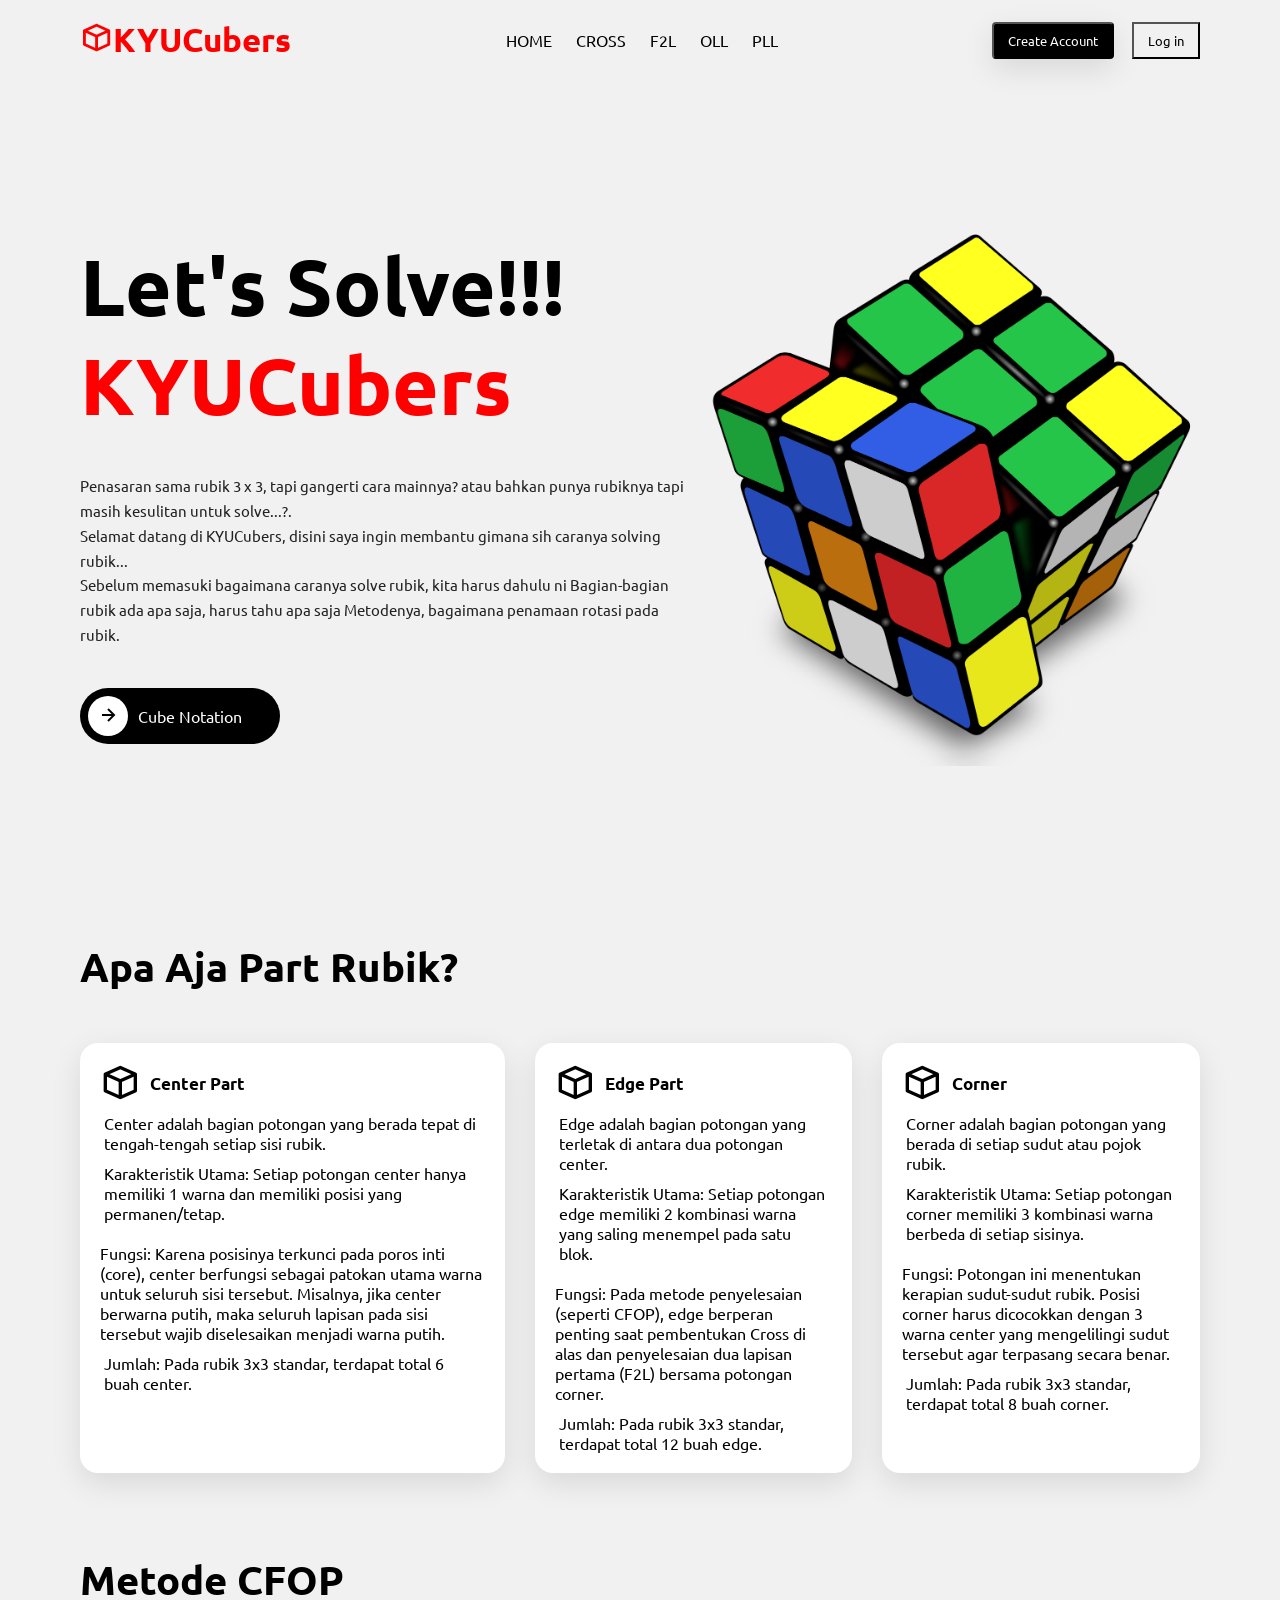
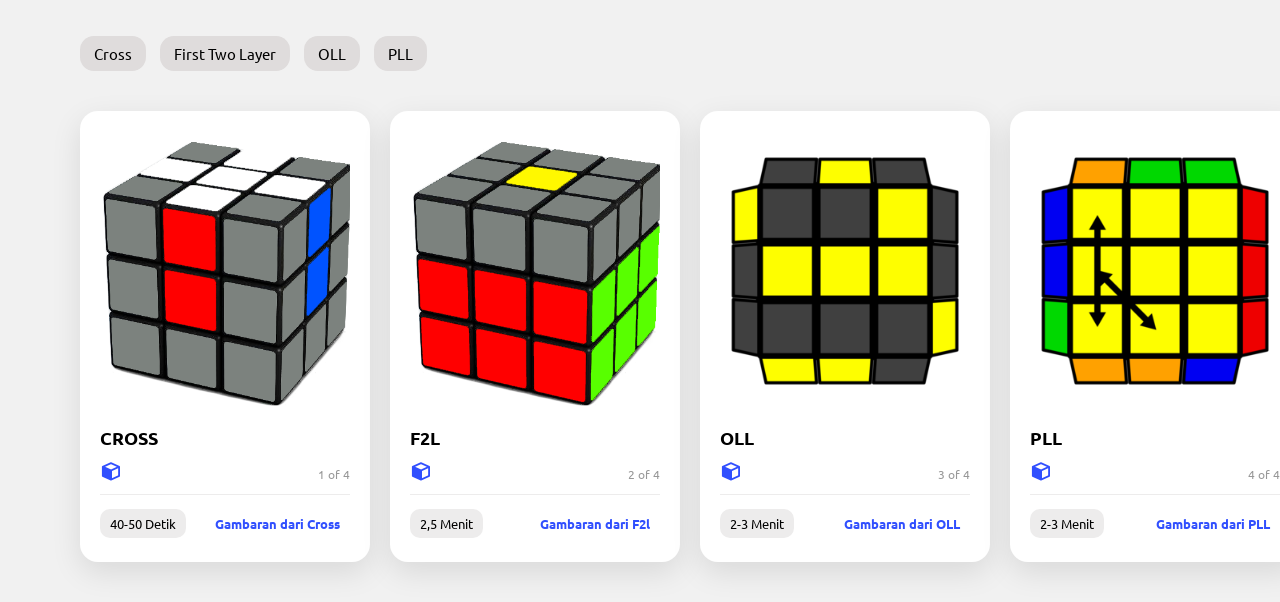
==== JirooFrontEnd/index.html @ 99f58b42 "Initial commit" ====
<!DOCTYPE html>
<html lang="en">
<head>
    <meta charset="UTF-8">
    <meta http-equiv="X-UA-Compatible" content="ie=edge">
    <meta name="viewport" content="width=device-width, initial-scale=1.0">
    <link href='https://unpkg.com/boxicons@2.1.4/css/boxicons.min.css' rel='stylesheet'>
    <link rel="stylesheet" href="style.css">
    <link rel="shortcut icon" href="ASSETS/rubik_cube_PNG18.png" type="image/png">
    <title>9Cubers</title>
</head>
<body>
    
    <nav>
        <a href="#" class="logo"><i class='bx bx-cube'></i>KYUCubers</a>
        <div class="links">
            <a href="index.html">HOME</a>
            <a href="cross.html">CROSS</a>
            <a href="f2l.html">F2L</a>
            <a href="oll.html">OLL</a>
            <a href="pll.html">PLL</a>
        </div>
        <div class="login">
            <button class="signup">Create Account</button>
            <button class="login"> Log in</button>
        </div>
    </nav>

    <header>
        <div class="left">
            <h1>Let's Solve!!! <span>KYUCubers</span></h1>
            <p>Penasaran sama rubik 3 x 3, tapi gangerti cara mainnya? atau bahkan punya rubiknya tapi masih kesulitan untuk solve...?.
                <br>Selamat datang di KYUCubers, disini saya ingin membantu gimana sih caranya solving rubik...
                <br>Sebelum memasuki bagaimana caranya solve rubik, kita harus dahulu ni Bagian-bagian rubik ada apa saja, harus tahu apa saja Metodenya, bagaimana penamaan rotasi pada rubik.
            </p>
            <a href="notation.html">
                <i class='bx bx-right-arrow-alt'></i>
                <span>Cube Notation</span>
            </a>
        </div>
        <img src="ASSETS/rubik_cube_PNG18.png">

    </header>

    <h2 class="separator">
        Apa Aja Part Rubik?
    </h2>

    <div class="part-cube">
        <div class="item">
            <div class="header">
                <i class='bx bx-cube'></i>
                <h5>Center Part</h5>
            </div>
                <p>Center adalah bagian potongan yang berada tepat di tengah-tengah setiap sisi rubik.</p>
                <p>Karakteristik Utama: Setiap potongan center hanya memiliki 1 warna dan memiliki posisi yang permanen/tetap.</p>
                <br>Fungsi: Karena posisinya terkunci pada poros inti (core), center berfungsi sebagai patokan utama warna untuk seluruh sisi tersebut. Misalnya, jika center berwarna putih, maka seluruh lapisan pada sisi tersebut wajib diselesaikan menjadi warna putih.
                <p>Jumlah: Pada rubik 3x3 standar, terdapat total 6 buah center. </p>
        </div>
        <div class="item">
            <div class="header">
                <i class='bx bx-cube'></i>
                <h5>Edge Part</h5>
            </div>
                <p>Edge adalah bagian potongan yang terletak di antara dua potongan center.</p>
                <p>Karakteristik Utama: Setiap potongan edge memiliki 2 kombinasi warna yang saling menempel pada satu blok.</p>
                <br>Fungsi: Pada metode penyelesaian (seperti CFOP), edge berperan penting saat pembentukan Cross di alas dan penyelesaian dua lapisan pertama (F2L) bersama potongan corner.
                <p>Jumlah: Pada rubik 3x3 standar, terdapat total 12 buah edge. </p>
        </div>
        <div class="item">
            <div class="header">
                <i class='bx bx-cube'> </i>
                <h5>Corner</h5>
            </div>
                <p>Corner adalah bagian potongan yang berada di setiap sudut atau pojok rubik.</p>
                <p>Karakteristik Utama: Setiap potongan corner memiliki 3 kombinasi warna berbeda di setiap sisinya.</p>
                <br>Fungsi: Potongan ini menentukan kerapian sudut-sudut rubik. Posisi corner harus dicocokkan dengan 3 warna center yang mengelilingi sudut tersebut agar terpasang secara benar.
                <p>Jumlah: Pada rubik 3x3 standar, terdapat total 8 buah corner.</p>
        </div>
    </div>

    <h2 class="separator">
        Metode CFOP
    </h2>

    <div class="bagian-gambar">
        <div class="kategori">
            <a href="cross.html">Cross</a>
            <a href="f2l.html">First Two Layer</a>
            <a href="oll.html">OLL</a>
            <a href="pll.html">PLL</a>
        </div>
    
    <div class="metode">
        <div class="item">
            <img src="ASSETS/rubiks+cube+cross+done.webp">
            <div class="info">
                <div>
                    <h5>CROSS</h5>
                    <div class="btc">
                        <i class='bx bxs-cube'></i>
                    </div>
                </div>
                <p>1 of 4</p>
            </div>

                <div class="bid">
                    <p>40-50 Detik</p>
                    <a href="#">Gambaran dari Cross</a>
                </div>
            </div>

            <div class="item">
                <img src="ASSETS/rubiks+cube+two+layers+done.webp">
                <div class="info">
                    <div>
                        <h5>F2L</h5>
                        <div class="btc">
                            <i class='bx bxs-cube'></i>
                        </div>
                    </div>
                    <p>2 of 4</p>
                </div>
                <div class="bid">
                    <p>2,5 Menit</p>
                    <a href="#">Gambaran dari F2l</a>
                </div>
            </div>

            <div class="item">
                <img src="ASSETS/image_OLL_16.png">
                <div class="info">
                    <div>
                        <h5>OLL</h5>
                        <div class="btc">
                            <i class='bx bxs-cube'></i>
                        </div>
                    </div>
                    <p>3 of 4</p>
                </div>
                <div class="bid">
                    <p>2-3 Menit</p>
                    <a href="#">Gambaran dari OLL</a>
                </div>
            </div>

            <div class="item">
                <img src="ASSETS/R.png">
                <div class="info">
                    <div>
                        <h5>PLL</h5>
                        <div class="btc">
                            <i class='bx bxs-cube'></i>
                        </div>
                    </div>
                    <p>4 of 4</p>
                </div>
                <div class="bid">
                    <p>2-3 Menit</p>
                    <a href="#">Gambaran dari PLL</a>
                </div>
            </div>
        </div>
    </div>


</body>
</html>
---- JirooFrontEnd/style.css ----
@import url('https://fonts.googleapis.com/css2?family=Ubuntu:ital,wght@0,300;0,400;0,500;0,700;1,400&display=swap');

*{
    margin: 0;
    padding: 0;
    box-sizing: border-box;
    font-family: 'Ubuntu', sans-serif;
}

a{
    text-decoration: none;
    color: #000;
}

img{
    object-fit: cover;
}

body{
    background-color: #f1f1f1;
}

nav{
    padding: 0 80px;
    position: relative; /* Wajib ada agar z-index berfungsi */
    z-index: 100; /* Menempatkan nav di atas elemen lain */
    display: flex;
    align-items: center;
    justify-content: space-between;
    height: 80px;
}

nav a.logo{
    font-size: 33px;
    color: red;
    font-weight: 600;
}

nav .links a:not(:last-child){
    margin-right: 20px;
}

nav .login button{
    padding: 8px 14px;
    cursor: pointer;
    background-color: transparent;
}

nav .login button.signup{
    background-color: #000;
    color: #fff;
    border-radius: 4px;
    margin-right: 14px;
    box-shadow: 0 10px 30px rgba(0, 0, 0, 0.1);
    transition: all 0.3s ease;
}

header{
    padding: 0 80px;
    height: calc(100vh - 80px);
    display: flex;
    align-items: center;
    justify-content: space-between;
}

header .left{
    width: 700px;
}

header .left h1{
    font-size: 80px;
}

header .left h1 span{
    color: red;
}

header .left p{
    margin: 40px 0;
    line-height: 1.65;
    font-size: 15px;
    color: #202122;
}

header .left a{
    display: flex;
    align-items: center;
    background: #000;
    width: 200px;
    padding: 8px;
    border-radius: 60px;
}

header .left a i{
    background-color: #fff;
    font-size: 24px;
    border-radius: 50%;
    padding: 8px;
}

header .left a span{
    color: #fff;
    margin-left: 10px;
}

header img{
    width: 500px;
}

h2.separator{
    padding: 0 80px;
    font-size: 40px;
    margin-top: 40px;
}

.part-cube{
    padding: 0 80px;
    margin: 50px 0 80px;
    display: flex;
    justify-content: space-between;
    gap: 30px;
}

.part-cube .item,
.bagian-gambar .metode .item{
    padding: 20px;
    background: #fff;
    border-radius: 18px;
    box-shadow: 0 10px 30px rgba(0, 0, 0, 0.1);
    transition: all 0.3s ease;
}

.part-cube .item:hover,
.bagian-gambar .metode .item:hover,
.sellers .item:hover{
    box-shadow: none;
}

.part-cube .item .header{
    display: flex;
    align-items: center;
    gap: 10px;
}

.part-cube .item .header i{
    font-size: 40px;
}

.part-cube .item .header h5{
    font-size: 17px;
}

.part-cube .item p{
    margin-top: 10px;
    padding: 0 4px;
}

.bagian-gambar{
    padding: 0 80px;
    margin-top: 30px;
}

.bagian-gambar .kategori{
    display: flex;
    gap: 14px;
}

.bagian-gambar .kategori a{
    background-color: #dfdcdc;
    padding: 8px 14px;
    font-size: 15px;
    border-radius: 14px;
    transition: all 0.3s ease;
}

.bagian-gambar .kategori a:hover{
    color: #fff;
    background-color: #0f2182;
}

.bagian-gambar .metode{
    padding: 40px 0;
    display: flex;
    justify-content: space-between;
    gap: 20px;
}

image .item{
    width:1px ;
}

.bagian-gambar .metode .item img{
    width: 250px;
    height: 280px;
    border-radius: 18px;
}

.bagian-gambar .metode .item .info{
    display: flex;
    align-items: flex-end;
    justify-content: space-between;
    padding: 12px 0;
    border-bottom: 1px solid #edecec;
}

.bagian-gambar .metode .item .info h5{
    font-size: 18px;
}

.bagian-gambar .metode .item .info .btc{
    margin-top: 10px;
    display: flex;
    align-items: center;
    gap: 5px;
}

.bagian-gambar .metode .item .btc i{
    font-size: 22px;
    color: #304ffe;
}

.bagian-gambar .metode .item .btc p{
    font-size: 12px;
    color: #304ffe;
}

.bagian-gambar .metode .item .info > p{
    font-size: 12px;
    color: #989898;
}

.bagian-gambar .metode .item .bid{
    padding: 14px 0 4px;
    display: flex;
    align-items: center;
    justify-content: space-between;
}

.bagian-gambar .metode .item .bid p,
.bagian-gambar .metode .item .bid a{
    background-color: #edecec;
    padding: 6px 10px;
    font-size: 13px;
    border-radius: 10px;
}

.bagian-gambar .metode .item .bid a{
    color: #304ffe;
    background: transparent;
    font-weight: bold;
    transition: all 0.3s ease;
}

.bagian-gambar .metode .item .bid a:hover{
    color: #fff;
    background-color: #000;
}
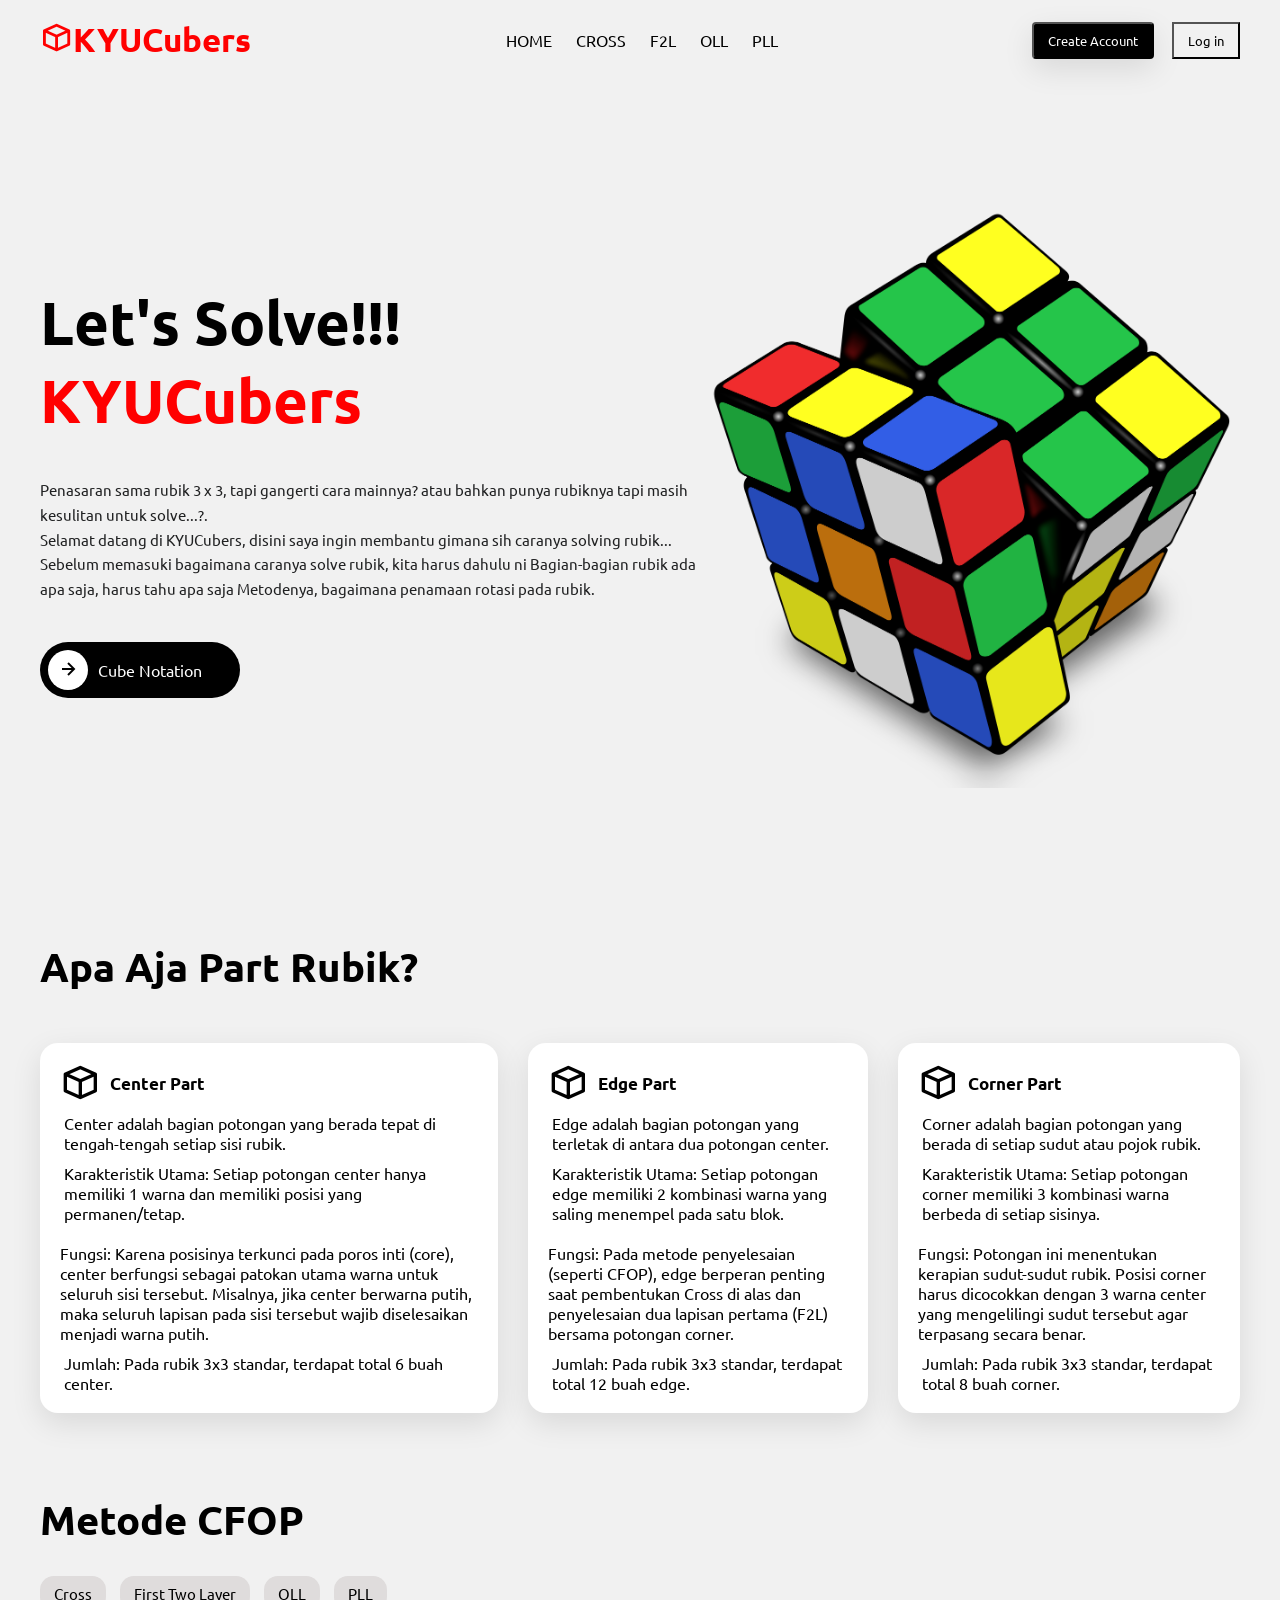
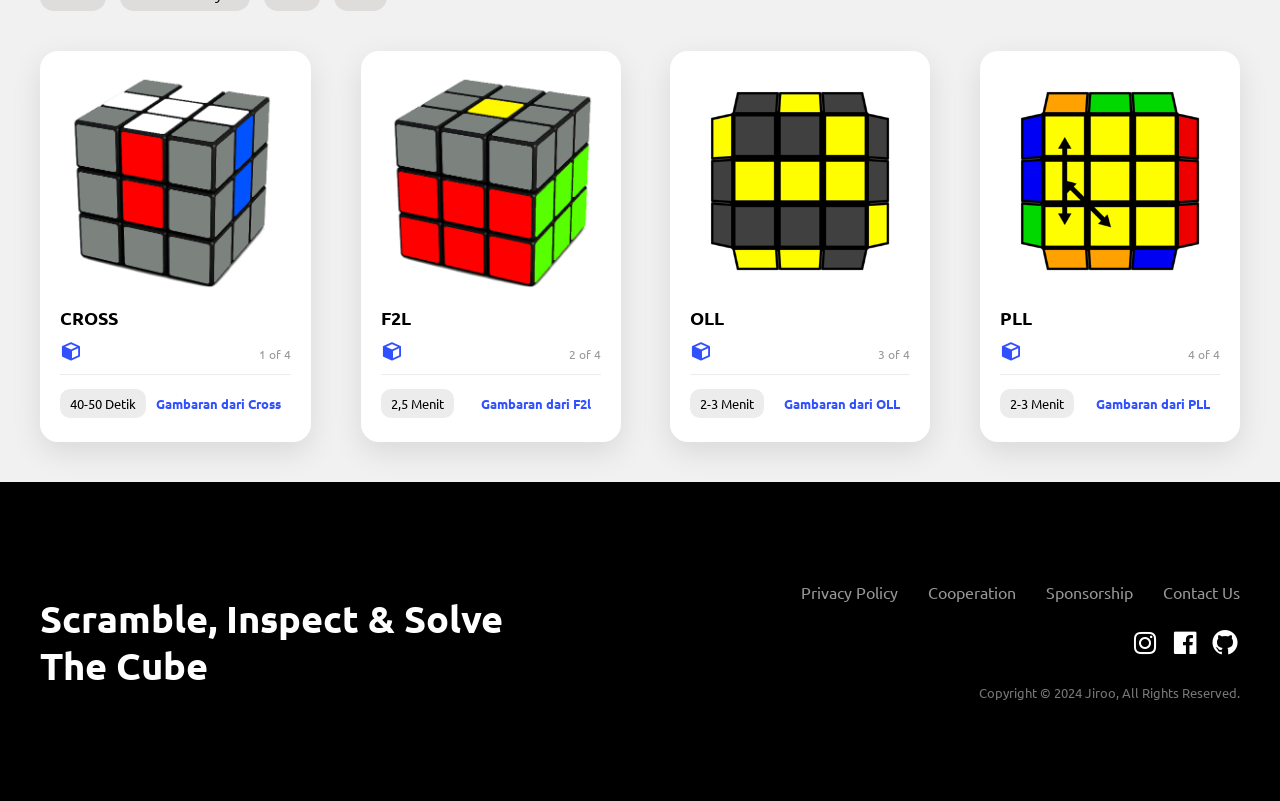
==== commit d0fdefdf: "Add redirect to JirooFrontEnd" ====
--- a/JirooFrontEnd/index.html
+++ b/JirooFrontEnd/index.html
@@ -12,7 +12,7 @@
 <body>
     
     <nav>
-        <a href="#" class="logo"><i class='bx bx-cube'></i>KYUCubers</a>
+        <a href="index.html" class="logo"><i class='bx bx-cube'></i>KYUCubers</a>
         <div class="links">
             <a href="index.html">HOME</a>
             <a href="cross.html">CROSS</a>
@@ -70,7 +70,7 @@
         <div class="item">
             <div class="header">
                 <i class='bx bx-cube'> </i>
-                <h5>Corner</h5>
+                <h5>Corner Part</h5>
             </div>
                 <p>Corner adalah bagian potongan yang berada di setiap sudut atau pojok rubik.</p>
                 <p>Karakteristik Utama: Setiap potongan corner memiliki 3 kombinasi warna berbeda di setiap sisinya.</p>
@@ -163,6 +163,24 @@
         </div>
     </div>
 
+    <footer>
+        <h3>Scramble, Inspect & Solve The Cube</h3>
+        <div class="right">
+            <div class="links">
+                <a href="#">Privacy Policy</a>
+                <a href="#">Cooperation</a>
+                <a href="#">Sponsorship</a>
+                <a href="#">Contact Us</a>
+            </div>
+            <div class="social">
+                <i class='bx bxl-instagram'></i>
+                <i class='bx bxl-facebook-square'></i>
+                <i class='bx bxl-github'></i>
+            </div>
+            <p>Copyright © 2024 Jiroo, All Rights Reserved.</p>
+        </div>
+    </footer>
+
 
 </body>
 </html>
--- a/JirooFrontEnd/style.css
+++ b/JirooFrontEnd/style.css
@@ -28,6 +28,29 @@
     align-items: center;
     justify-content: space-between;
     height: 80px;
+}
+
+nav .links a {
+    position: relative;
+    padding-bottom: 4px; /* Memberi sedikit jarak antara teks dan garis */
+    transition: color 0.3s ease;
+}
+
+/* Membuat garis hitam di bawah teks (kondisi awal: lebar 0 / tersembunyi) */
+nav .links a::after {
+    content: '';
+    position: absolute;
+    bottom: 0;
+    left: 0;
+    width: 0%;
+    height: 2px; /* Ketebalan garis (sesuaikan jika mau lebih tipis/tebal) */
+    background-color: #000000; /* Warna bar hitam */
+    transition: width 0.3s ease; /* Animasi garis memanjang yang halus */
+}
+
+/* Efek saat kursor menyentuh link (hover) */
+nav .links a:hover::after {
+    width: 100%; /* Garis muncul penuh selebar teks */
 }
 
 nav a.logo{
@@ -254,4 +277,304 @@
 .bagian-gambar .metode .item .bid a:hover{
     color: #fff;
     background-color: #000;
+}
+
+footer{
+    background-color: #000;
+    color: #fff;
+    padding: 100px 80px;
+    display: flex;
+    align-items: center;
+    justify-content: space-between;
+}
+
+footer h3{
+    font-size: 48px;
+}
+
+footer .right{
+    width: 80%;
+    display: flex;
+    flex-direction: column;
+    align-items: flex-end;
+    gap: 26px;
+}
+
+footer .right .links{
+    display: flex;
+    gap: 30px;
+}
+
+footer .right .links a{
+    color: #989898;
+    transition: color 0.3s ease;
+}
+
+footer .right .links a:hover{
+    color: #fff;
+}
+
+footer .right .social{
+    display: flex;
+    align-items: center;
+    gap: 10px;
+}
+
+footer .right .social i{
+    font-size: 30px;
+    cursor: pointer;
+    transition: color 0.3s ease;
+}
+
+footer .right .social i:hover{
+    color: #304ffe;
+}
+
+footer .right p{
+    font-size: 13px;
+    color: #777;
+}
+
+@media screen and (max-width: 1400px) {
+    
+    nav,
+    header,
+    h2.separator,
+    .part-cube,
+    .bagian-gambar,
+    .sellers{
+        padding: 0 40px;
+    }
+
+    header .left h1{
+        font-size: 60px;
+    }
+
+    header img{
+        width: 540px;
+    }
+
+    .bagian-gambar .metode .item img{
+        width: 220px;
+        height: 220px;
+    }
+
+    footer{
+        padding: 100px 40px;
+    }
+
+    footer h3{
+        font-size: 38px;
+    }
+
+}
+
+@media screen and (max-width: 1200px) {
+    
+    header .left h1{
+        font-size: 48px;
+    }
+
+    header img{
+        width: 480px;
+    }
+
+    h2.separator{
+        font-size: 34px;
+    }
+
+    .part-cube .item .header i{
+        font-size: 36px;
+    }
+
+    .part-cube .item .header h5{
+        font-size: 15px;
+    }
+
+    .part-cube .item p{
+        font-size: 13px;
+    }
+
+    .bagian-gambar .metode{
+        flex-wrap: wrap;
+        row-gap: 30px;
+    }
+
+    .bagian-gambar .metode .item{
+        width: 48%;
+    }
+
+    .bagian-gambar .metode .item img{
+        width: 100%;
+        height: auto;
+    }
+
+    .sellers{
+        flex-wrap: wrap;
+    }
+
+    .sellers .item{
+        width: 48%;
+    }
+
+    footer .links a{
+        font-size: 15px;
+    }
+
+}
+
+@media screen and (max-width: 992px) {
+    
+    nav a.logo{
+        font-size: 28px;
+    }
+
+    nav .links a{
+        font-size: 14px;
+    }
+
+    header{
+        flex-direction: column-reverse;
+        height: auto;
+        margin-bottom: 60px;
+    }
+
+    header .left{
+        width: 100%;
+    }
+
+    header img{
+        width: 100%;
+    }
+
+    .part-cube{
+        flex-wrap: wrap;
+        gap: 20px;
+    }
+
+    .part-cube .item{
+        width: 48%;
+    }
+
+    .sellers{
+        gap: 20px;
+    }
+
+    footer{
+        flex-direction: column;
+        padding: 60px 40px;
+    }
+
+    footer h3{
+        margin-bottom: 40px;
+        font-size: 32px;
+    }
+
+    footer .right{
+        width: 100%;
+        align-items: center;
+    }
+
+}
+
+@media screen and (max-width: 768px) {
+
+    nav {
+        padding: 15px 20px;
+        height: auto; /* Membiarkan tinggi nav menyesuaikan isinya */
+        flex-direction: column; /* Mengubah alur utama dari atas ke bawah */
+        align-items: center; /* Ratakan semua elemen di tengah */
+        gap: 12px; /* Jarak antar bagian (Logo -> Links -> Buttons) */
+    }
+    
+    header,
+    h2.separator,
+    .part-cube,
+    .bagian-gambar,
+    .pembeli /* kalau ada pembeli*/{
+        padding: 0 20px;
+    }
+
+    nav a.logo{
+        font-size: 22px;
+    }
+
+    nav a.logo i{
+        font-size: 20px;
+    }
+
+    nav .links{
+        display: flex;
+        justify-content: center;
+        flex: wrap;
+        gap: 12px;
+    }
+
+    nav .links a{
+        font-size: 12px;
+        margin-right: 0;
+    }
+
+    nav .login{
+        display: flex;
+        flex-direction: column;
+        gap: 5px;
+    }
+
+    nav .login button,
+    nav .login a{
+        font-size: 12px;
+        padding: 6px 16px;
+        width: 100%; /* Membuat tombol selebar container supaya tampilannya simetris */
+        max-width: 200px;
+        text-align: center;
+    } 
+
+    header .left h1{
+        font-size: 36px;
+    }
+
+    header .left p{
+        font-size: 14px;
+    }
+
+    header .left a{
+        padding: 6px;
+        width: 160px;
+        font-size: 14px;
+    }
+
+    header .left a i{
+        padding: 6px;
+    }
+
+    h2.separator{
+        font-size: 30px;
+    }
+
+    footer{
+        padding: 40px 20px;
+    }
+
+}
+
+@media screen and (max-width: 576px) {
+    
+    header .left h1{
+        font-size: 30px;
+    }
+
+    .part-cube .item{
+        width: 100%;
+    }
+
+    .bagian-gambar .metode .item,
+    .sellers .item{
+        width: 47%;
+    }
+
+    .bagian-gambar .kategori a{
+        font-size: 13px;
+    }
+
 }
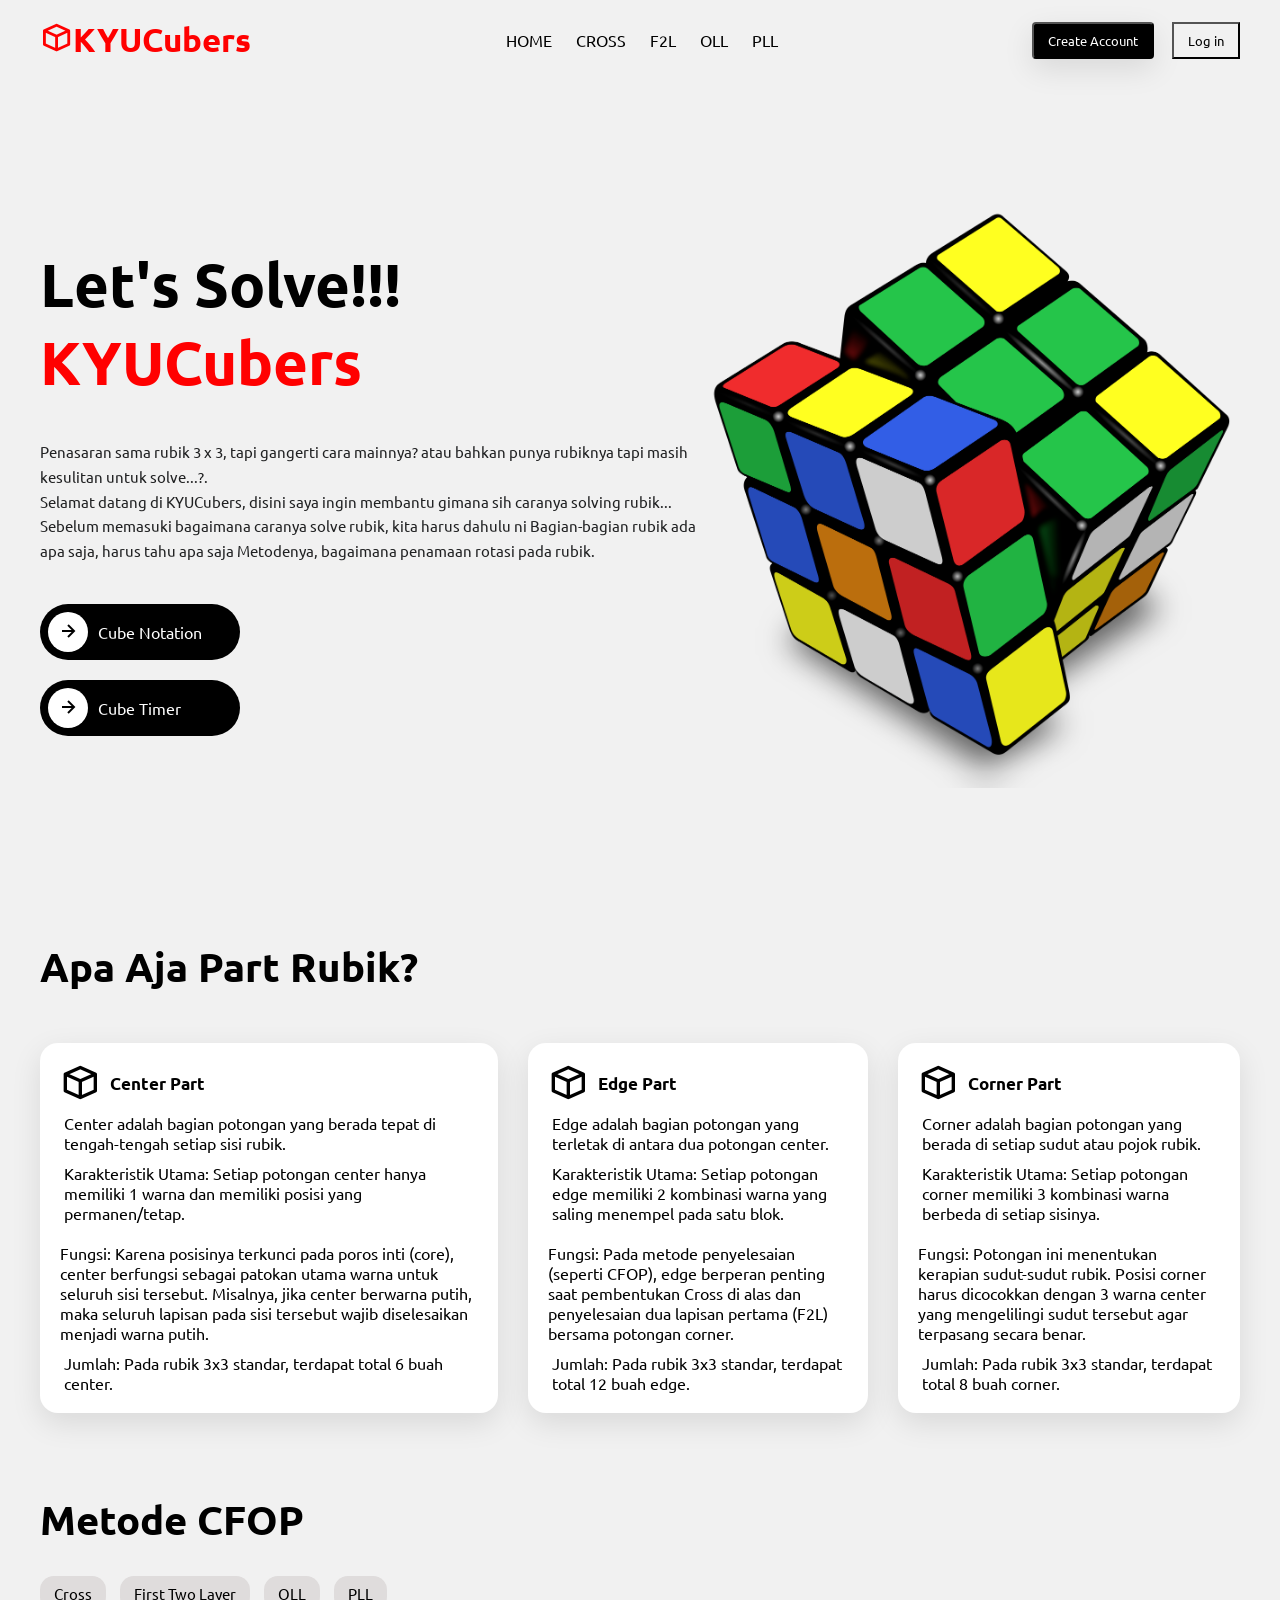
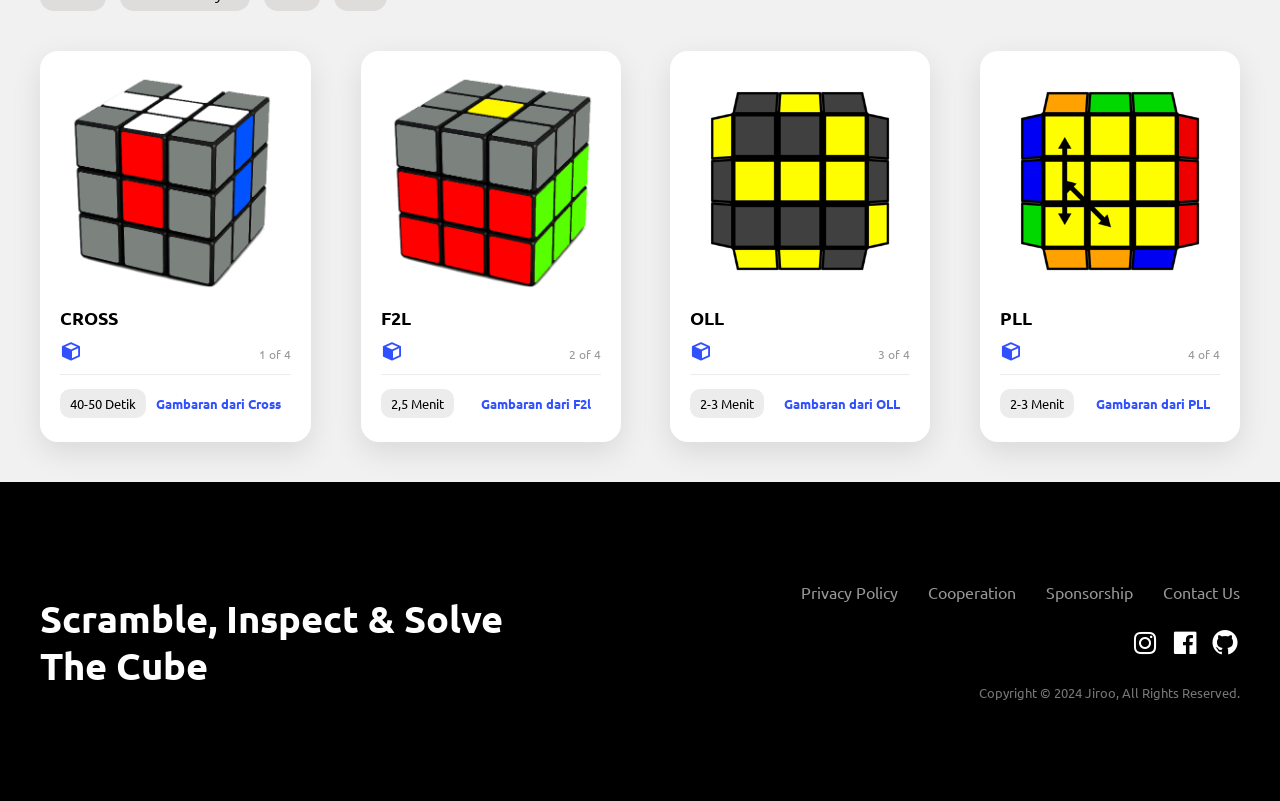
==== commit a9fb6db6: "perbaharui struktur file" ====
--- a/JirooFrontEnd/index.html
+++ b/JirooFrontEnd/index.html
@@ -17,7 +17,7 @@
             <a href="index.html">HOME</a>
             <a href="cross.html">CROSS</a>
             <a href="f2l.html">F2L</a>
-            <a href="oll.html">OLL</a>
+            <a href="oll.html">OLL</a>  
             <a href="pll.html">PLL</a>
         </div>
         <div class="login">
@@ -36,6 +36,10 @@
             <a href="notation.html">
                 <i class='bx bx-right-arrow-alt'></i>
                 <span>Cube Notation</span>
+            </a>
+            <a href="timer.html">
+                <i class='bx bx-right-arrow-alt'></i>
+                <span>Cube Timer</span>
             </a>
         </div>
         <img src="ASSETS/rubik_cube_PNG18.png">
--- a/JirooFrontEnd/style.css
+++ b/JirooFrontEnd/style.css
@@ -107,6 +107,7 @@
 
 header .left a{
     display: flex;
+    margin-top: 20px;
     align-items: center;
     background: #000;
     width: 200px;
@@ -480,7 +481,7 @@
 @media screen and (max-width: 768px) {
 
     nav {
-        padding: 15px 20px;
+        padding: 0px 20px;
         height: auto; /* Membiarkan tinggi nav menyesuaikan isinya */
         flex-direction: column; /* Mengubah alur utama dari atas ke bawah */
         align-items: center; /* Ratakan semua elemen di tengah */
@@ -499,30 +500,12 @@
         font-size: 22px;
     }
 
-    nav a.logo i{
-        font-size: 20px;
-    }
-
-    nav .links{
-        display: flex;
-        justify-content: center;
-        flex: wrap;
-        gap: 12px;
-    }
-
     nav .links a{
         font-size: 12px;
         margin-right: 0;
     }
 
-    nav .login{
-        display: flex;
-        flex-direction: column;
-        gap: 5px;
-    }
-
-    nav .login button,
-    nav .login a{
+    nav .login button{
         font-size: 12px;
         padding: 6px 16px;
         width: 100%; /* Membuat tombol selebar container supaya tampilannya simetris */
